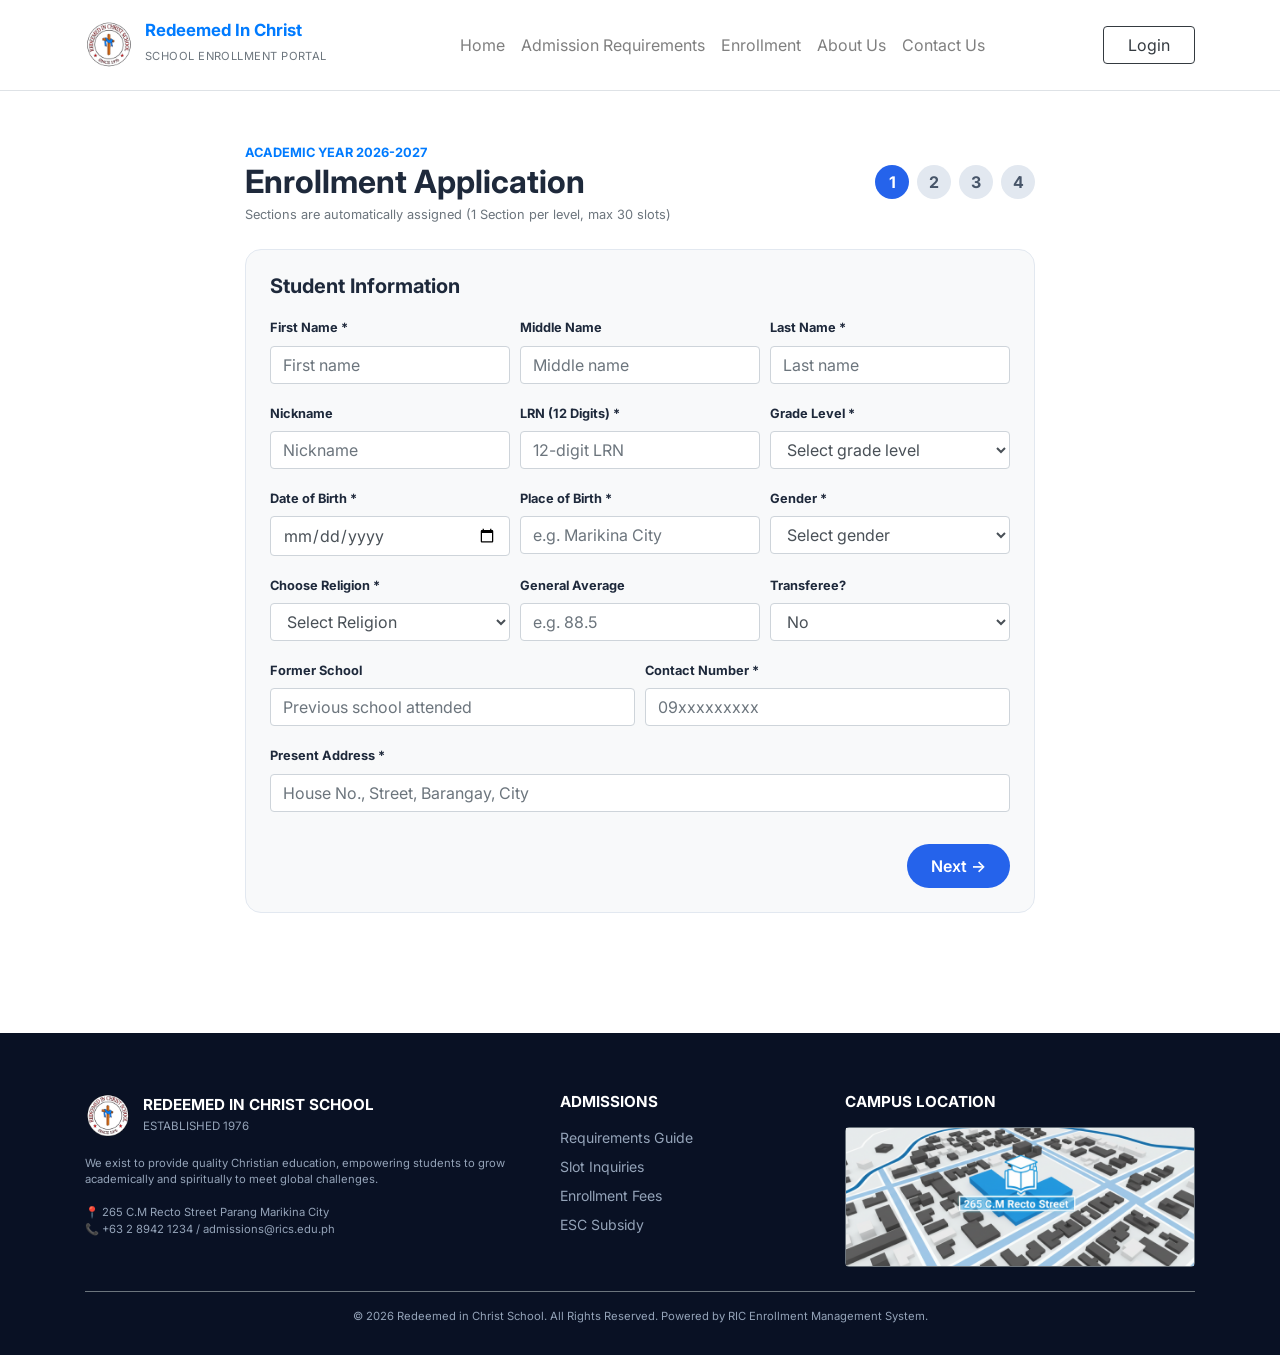
==== enrollment.html @ e7742f1c "ye" ====
<!DOCTYPE html>
<html lang="en">
<head>
    <meta charset="UTF-8">
    <meta name="viewport" content="width=device-width, initial-scale=1.0, shrink-to-fit=no">
    <title>Enrollment Application - Redeemed in Christ School</title>
    <link rel="stylesheet" href="https://cdn.jsdelivr.net/npm/bootstrap@4.1.3/dist/css/bootstrap.min.css">
    <link href="https://fonts.googleapis.com/css2?family=Inter:wght@400;500;600;700;800&display=swap" rel="stylesheet">
    <link rel="stylesheet" href="styles.css">
</head>
<body>
    <!-- NAVBAR -->
    <nav class="navbar navbar-expand-lg navbar-light bg-white border-bottom sticky-top py-3">
        <div class="container">
            <a class="navbar-brand d-flex align-items-center font-weight-bold text-dark" href="index.html">
                <img src="rics-logo.png" alt="RICS Logo" style="height: 48px; width: 48px; object-fit: contain; margin-right: 12px;">
                <div>
                    <span class="d-block text-primary" style="font-size:1.05rem; font-weight: 700; line-height: 1;">Redeemed In Christ</span>
                    <small class="text-muted" style="font-size:0.7rem; letter-spacing:0.04em;">SCHOOL ENROLLMENT PORTAL</small>
                </div>
            </a>
            <button class="navbar-toggler" type="button" data-toggle="collapse" data-target="#navMenu">
                <span class="navbar-toggler-icon"></span>
            </button>
            <div class="collapse navbar-collapse" id="navMenu">
                <ul class="navbar-nav mx-auto">
                    <li class="nav-item"><a class="nav-link font-weight-medium" href="index.html">Home</a></li>
                    <li class="nav-item"><a class="nav-link font-weight-medium" href="requirements.html">Admission Requirements</a></li>
                    <li class="nav-item"><a class="nav-link font-weight-medium" href="enrollment.html">Enrollment</a></li>
                    <li class="nav-item"><a class="nav-link font-weight-medium" href="#contact-footer">About Us</a></li>
                    <li class="nav-item"><a class="nav-link font-weight-medium" href="#contact-footer">Contact Us</a></li>
                </ul>
                <div class="form-inline" id="nav-auth-slot">
                    <button class="btn btn-outline-dark rounded-pill px-4" onclick="$('#loginModal').modal('show')">Login</button>
                </div>
            </div>
        </div>
    </nav>

    <!-- ENROLLMENT WIZARD -->
    <section id="enrollment-wizard" class="py-5">
        <div class="container" style="max-width: 820px;">
            <div class="d-flex justify-content-between align-items-center mb-4">
                <div>
                    <span class="text-primary font-weight-bold small text-uppercase">Academic Year 2026-2027</span>
                    <h2 class="font-weight-bold mb-0">Enrollment Application</h2>
                    <small class="text-muted">Sections are automatically assigned (1 Section per level, max 30 slots)</small>
                </div>
                <div>
                    <span class="step-pill active mr-1" id="step-ind-1">1</span>
                    <span class="step-pill mr-1" id="step-ind-2">2</span>
                    <span class="step-pill mr-1" id="step-ind-3">3</span>
                    <span class="step-pill" id="step-ind-4">4</span>
                </div>
            </div>

            <form id="enrollmentForm">
                <!-- STEP 1: Student Information -->
                <div class="card card-custom p-4 shadow-sm mb-4 bg-light" id="wizard-step-1">
                    <h5 class="font-weight-bold mb-3">Student Information</h5>
                    <div class="form-row">
                        <div class="form-group col-md-4"><label class="small font-weight-bold">First Name *</label><input type="text" id="reg_first_name" class="form-control" required placeholder="First name"></div>
                        <div class="form-group col-md-4"><label class="small font-weight-bold">Middle Name</label><input type="text" id="reg_middle_name" class="form-control" placeholder="Middle name"></div>
                        <div class="form-group col-md-4"><label class="small font-weight-bold">Last Name *</label><input type="text" id="reg_last_name" class="form-control" required placeholder="Last name"></div>
                        <div class="form-group col-md-4"><label class="small font-weight-bold">Nickname</label><input type="text" id="reg_nickname" class="form-control" placeholder="Nickname"></div>
                        <div class="form-group col-md-4"><label class="small font-weight-bold">LRN (12 Digits) *</label><input type="text" id="reg_lrn" class="form-control" maxlength="12" required placeholder="12-digit LRN"></div>
                        <div class="form-group col-md-4">
                            <label class="small font-weight-bold">Grade Level *</label>
                            <select id="reg_grade_level" class="form-control" required>
                                <option value="" disabled selected>Select grade level</option>
                                <optgroup label="Early Childhood">
                                    <option value="1">Preschool</option>
                                    <option value="2">Kindergarten</option>
                                </optgroup>
                                <optgroup label="Elementary School">
                                    <option value="3">Grade 1</option>
                                    <option value="4">Grade 2</option>
                                    <option value="5">Grade 3</option>
                                    <option value="6">Grade 4</option>
                                    <option value="7">Grade 5</option>
                                    <option value="8">Grade 6</option>
                                </optgroup>
                                <optgroup label="Junior High School">
                                    <option value="9">Grade 7 (Junior High)</option>
                                    <option value="10">Grade 8 (Junior High)</option>
                                    <option value="11">Grade 9 (Junior High)</option>
                                    <option value="12">Grade 10 (Junior High)</option>
                                </optgroup>
                            </select>
                        </div>
                        <div class="form-group col-md-4"><label class="small font-weight-bold">Date of Birth *</label><input type="date" id="reg_dob" class="form-control" required></div>
                        <div class="form-group col-md-4"><label class="small font-weight-bold">Place of Birth *</label><input type="text" id="reg_pob" class="form-control" required placeholder="e.g. Marikina City"></div>
                        <div class="form-group col-md-4"><label class="small font-weight-bold">Gender *</label>
                            <select id="reg_gender" class="form-control" required>
                                <option value="" disabled selected>Select gender</option>
                                <option>Male</option>
                                <option>Female</option>
                            </select>
                        </div>
                        <div class="form-group col-md-4">
                            <label class="small font-weight-bold">Choose Religion *</label>
                            <select id="reg_religion" class="form-control" required>
                                <option value="" disabled selected>Select Religion</option>
                                <option value="Roman Catholic">Roman Catholic</option>
                                <option value="Christian (Born Again / Protestant)">Christian (Born Again / Protestant)</option>
                                <option value="Iglesia ni Cristo">Iglesia ni Cristo</option>
                                <option value="Seventh-day Adventist">Seventh-day Adventist</option>
                                <option value="Baptist">Baptist</option>
                                <option value="Islam">Islam</option>
                                <option value="Other">Other</option>
                            </select>
                        </div>
                        <div class="form-group col-md-4"><label class="small font-weight-bold">General Average</label><input type="number" step="0.1" id="reg_average" class="form-control" placeholder="e.g. 88.5"></div>
                        <div class="form-group col-md-4"><label class="small font-weight-bold">Transferee?</label>
                            <select id="reg_transferee" class="form-control">
                                <option value="No">No</option>
                                <option value="Yes">Yes</option>
                            </select>
                        </div>
                        <div class="form-group col-md-6"><label class="small font-weight-bold">Former School</label><input type="text" id="reg_former" class="form-control" placeholder="Previous school attended"></div>
                        <div class="form-group col-md-6"><label class="small font-weight-bold">Contact Number *</label><input type="text" id="reg_contact" class="form-control" required placeholder="09xxxxxxxxx"></div>
                        <div class="form-group col-12"><label class="small font-weight-bold">Present Address *</label><input type="text" id="reg_address" class="form-control" required placeholder="House No., Street, Barangay, City"></div>
                    </div>
                    <div class="text-right mt-3">
                        <button type="button" class="btn btn-rics-primary px-4" id="btn-next-2">Next &rarr;</button>
                    </div>
                </div>

                <!-- STEP 2: Emergency & Medical Information -->
                <div class="card card-custom p-4 shadow-sm mb-4 bg-light d-none" id="wizard-step-2">
                    <h5 class="font-weight-bold mb-3">Emergency & Medical Information</h5>
                    <div class="form-row">
                        <div class="form-group col-md-6"><label class="small font-weight-bold">Emergency Contact Person *</label><input type="text" id="reg_emer_name" class="form-control" placeholder="Parent or guardian full name"></div>
                        <div class="form-group col-md-3"><label class="small font-weight-bold">Relationship *</label><input type="text" id="reg_emer_rel" class="form-control" placeholder="e.g. Mother / Father"></div>
                        <div class="form-group col-md-3"><label class="small font-weight-bold">Contact No. *</label><input type="text" id="reg_emer_contact" class="form-control" placeholder="09xxxxxxxxx"></div>
                        <div class="form-group col-12"><label class="small font-weight-bold">Emergency Address *</label><input type="text" id="reg_emer_address" class="form-control" placeholder="Complete address"></div>
                        <div class="form-group col-md-6"><label class="small font-weight-bold">Known Illnesses / Surgical History</label><input type="text" id="reg_illnesses" class="form-control" placeholder="None or list conditions"></div>
                        <div class="form-group col-md-6"><label class="small font-weight-bold">Known Allergies</label><input type="text" id="reg_allergies" class="form-control" placeholder="None or list allergies"></div>
                        <div class="form-group col-12">
                            <label class="small font-weight-bold d-block">Medications Allowed (Check all that apply)</label>
                            <div class="form-check form-check-inline mr-3"><input class="form-check-input otc-checkbox" type="checkbox" name="otc" value="Biogesic" id="otc1"><label class="form-check-label small" for="otc1">Biogesic</label></div>
                            <div class="form-check form-check-inline mr-3"><input class="form-check-input otc-checkbox" type="checkbox" name="otc" value="Bioflu" id="otc2"><label class="form-check-label small" for="otc2">Bioflu</label></div>
                            <div class="form-check form-check-inline mr-3"><input class="form-check-input otc-checkbox" type="checkbox" name="otc" value="Diatabs" id="otc3"><label class="form-check-label small" for="otc3">Diatabs</label></div>
                            <div class="form-check form-check-inline mr-3"><input class="form-check-input otc-checkbox" type="checkbox" name="otc" value="Bonamin" id="otc4"><label class="form-check-label small" for="otc4">Bonamin</label></div>
                            <div class="form-check form-check-inline mr-3"><input class="form-check-input otc-checkbox" type="checkbox" name="otc" value="Decolgen" id="otc5"><label class="form-check-label small" for="otc5">Decolgen</label></div>
                            <div class="form-check form-check-inline mr-3"><input class="form-check-input otc-checkbox" type="checkbox" name="otc" value="Neozep" id="otc6"><label class="form-check-label small" for="otc6">Neozep</label></div>
                        </div>
                    </div>
                    <div class="d-flex justify-content-between mt-3">
                        <button type="button" class="btn btn-outline-secondary px-4 btn-back" data-step="1" style="border-radius: 50px;">&larr; Back</button>
                        <button type="button" class="btn btn-rics-primary px-4 btn-next" data-step="3">Next &rarr;</button>
                    </div>
                </div>

                <!-- STEP 3: Payment Scheme -->
                <div class="card card-custom p-4 shadow-sm mb-4 bg-light d-none" id="wizard-step-3">
                    <h5 class="font-weight-bold mb-1">Payment Plan & Terms</h5>
                    <p class="text-muted small mb-4">Select preferred installment terms and payment channel.</p>
                    
                    <div class="row">
                        <div class="col-md-6 mb-3 mb-md-0">
                            <label class="font-weight-bold small">Step 1: Choose a Payment Scheme</label>
                            <div class="list-group mb-3">
                                <label class="list-group-item d-flex justify-content-between align-items-center mb-0">
                                    <span><input type="radio" name="payment_scheme" value="Annually" checked class="scheme-radio"> Annually (No Surcharge)</span>
                                    <b>₱45,000.00</b>
                                </label>
                                <label class="list-group-item d-flex justify-content-between align-items-center mb-0">
                                    <span><input type="radio" name="payment_scheme" value="Semi-Annually" class="scheme-radio"> Semi-Annually</span>
                                    <b>₱46,000.00</b>
                                </label>
                                <label class="list-group-item d-flex justify-content-between align-items-center mb-0">
                                    <span><input type="radio" name="payment_scheme" value="Quarterly" class="scheme-radio"> Quarterly</span>
                                    <b>₱47,000.00</b>
                                </label>
                                <label class="list-group-item d-flex justify-content-between align-items-center mb-0">
                                    <span><input type="radio" name="payment_scheme" value="Monthly" class="scheme-radio"> Monthly</span>
                                    <b>₱48,000.00</b>
                                </label>
                            </div>

                            <label class="font-weight-bold small">Step 2: Payment Method</label>
                            <div>
                                <label class="mr-3"><input type="radio" name="pay_method" value="Cash" checked> Cash Payment at Cashier</label>
                                <label><input type="radio" name="pay_method" value="GCash"> GCash Transfer</label>
                            </div>
                        </div>

                        <div class="col-md-6">
                            <div class="card p-3 border-0 bg-white shadow-sm h-100" style="border-radius: 12px;">
                                <h6 class="font-weight-bold">Payment Terms Breakdown</h6>
                                <p class="small text-muted mb-2" id="breakdown-desc">Full Payment: ₱45,000.00 due upon enrollment.</p>
                                <div class="bg-light p-3 rounded small text-secondary">
                                    <div><b>GCash Number:</b> 0917-894-2123</div>
                                    <div><b>Account Name:</b> RICS PAYMENT</div>
                                    <div class="mt-2 text-dark font-monospace" style="font-size:0.75rem;">Proceed to Cashier to finalize enrollment and acquire official receipt.</div>
                                </div>
                            </div>
                        </div>
                    </div>
                    <div class="d-flex justify-content-between mt-4">
                        <button type="button" class="btn btn-outline-secondary px-4 btn-back" data-step="2" style="border-radius: 50px;">&larr; Back</button>
                        <button type="button" class="btn btn-rics-primary px-4 btn-next" data-step="4">Next &rarr;</button>
                    </div>
                </div>

                <!-- STEP 4: Portal Account Credentials -->
                <div class="card card-custom p-4 shadow-sm mb-4 bg-light d-none" id="wizard-step-4">
                    <h5 class="font-weight-bold mb-3">Portal Credentials</h5>
                    <p class="text-muted small">Create credentials for the Student / Parent dashboard.</p>
                    <div style="max-width:460px;">
                        <div class="form-group"><label class="small font-weight-bold">Create Username (Surname first) *</label><input type="text" id="reg_username" class="form-control" placeholder="e.g. DelaCruz_Juan" required></div>
                        <div class="form-group"><label class="small font-weight-bold">Email Address *</label><input type="email" id="reg_email" class="form-control" placeholder="name@example.com" required></div>
                        <div class="form-group"><label class="small font-weight-bold">Create a Password *</label><input type="password" id="reg_password" class="form-control" placeholder="Min. 6 characters" required></div>
                    </div>
                    <div class="d-flex justify-content-between mt-4">
                        <button type="button" class="btn btn-outline-secondary px-4 btn-back" data-step="3" style="border-radius: 50px;">&larr; Back</button>
                        <button type="submit" class="btn btn-success px-5 font-weight-bold" style="border-radius: 50px;">Submit Enrollment Application</button>
                    </div>
                </div>
            </form>
        </div>
    </section>

    <!-- SIGN-IN MODAL -->
    <div class="modal fade" id="loginModal" tabindex="-1" role="dialog">
        <div class="modal-dialog modal-dialog-centered" role="document" style="max-width:420px;">
            <div class="modal-content border-0 p-4 shadow" style="border-radius: 20px;">
                <div class="modal-body p-0 text-center">
                    <img src="rics-logo.png" alt="RICS Logo" style="width: 72px; height: 72px; object-fit: contain;" class="mb-3">
                    <h4 class="font-weight-bold mb-3" style="color:var(--rics-navy);">Portal Login</h4>
                    <form id="loginForm" class="text-left">
                        <div class="form-group mb-3">
                            <label class="small font-weight-bold">Username or Email</label>
                            <input type="text" id="login_username" class="form-control" required placeholder="Enter username or email">
                        </div>
                        <div class="form-group mb-3">
                            <label class="small font-weight-bold">Password</label>
                            <input type="password" id="login_password" class="form-control" required placeholder="Enter password">
                        </div>
                        <button type="submit" class="btn btn-primary btn-rics-primary btn-block mb-2">Continue</button>
                        <div class="text-center mt-3">
                            <small class="text-muted d-block">Default Staff Passwords: <code>Password123</code></small>
                            <small class="text-muted d-block">Roles: <code>cashier_staff</code> | <code>registrar_staff</code></small>
                        </div>
                    </form>
                </div>
            </div>
        </div>
    </div>

    <!-- FOOTER -->
    <footer class="footer mt-5" id="contact-footer">
        <div class="container">
            <div class="row mb-4">
                <div class="col-lg-5 mb-4 mb-lg-0">
                    <div class="d-flex align-items-center mb-3">
                        <img src="rics-logo.png" alt="RICS Logo" style="height: 46px; width: 46px; object-fit: contain; margin-right: 12px;">
                        <div>
                            <h6 class="mb-0 text-white font-weight-bold">REDEEMED IN CHRIST SCHOOL</h6>
                            <small style="color: #94a3b8; font-size: 0.72rem;">ESTABLISHED 1976</small>
                        </div>
                    </div>
                    <p class="small pr-4">We exist to provide quality Christian education, empowering students to grow academically and spiritually to meet global challenges.</p>
                    <div class="small">📍 265 C.M Recto Street Parang Marikina City</div>
                    <div class="small">📞 +63 2 8942 1234 / admissions@rics.edu.ph</div>
                </div>
                <div class="col-lg-3 mb-4 mb-lg-0">
                    <h6>ADMISSIONS</h6>
                    <a href="requirements.html">Requirements Guide</a>
                    <a href="enrollment.html">Slot Inquiries</a>
                    <a href="enrollment.html">Enrollment Fees</a>
                    <a href="#">ESC Subsidy</a>
                </div>
                <div class="col-lg-4">
                    <h6>CAMPUS LOCATION</h6>
                    <div class="rounded overflow-hidden border border-secondary" style="height: 140px;">
                        <img src="map.png" alt="RICS Marikina Campus Location Map" class="img-fluid w-100 h-100" style="object-fit: cover; display: block;">
                    </div>
                </div>
            </div>
            <hr class="border-secondary">
            <div class="text-center small text-white-50">
                &copy; 2026 Redeemed in Christ School. All Rights Reserved. Powered by RIC Enrollment Management System.
            </div>
        </div>
    </footer>

    <!-- SCRIPTS -->
    <script src="https://code.jquery.com/jquery-3.6.0.min.js"></script>
    <script src="https://cdn.jsdelivr.net/npm/popper.js@1.14.3/dist/umd/popper.min.js"></script>
    <script src="https://cdn.jsdelivr.net/npm/bootstrap@4.1.3/dist/js/bootstrap.min.js"></script>
    <script>
        $(document).ready(function() {
            // Wizard Navigation Function
            function goToStep(step) {
                $('[id^="wizard-step-"]').addClass('d-none');
                $('.step-pill').removeClass('active');
                $('#wizard-step-' + step).removeClass('d-none');
                for (let j = 1; j <= step; j++) {
                    $('#step-ind-' + j).addClass('active');
                }
            }

            // Step 1 Validation
            $('#btn-next-2').on('click', function() {
                const reqIds = ['#reg_first_name', '#reg_last_name', '#reg_lrn', '#reg_grade_level', '#reg_dob', '#reg_pob', '#reg_gender', '#reg_religion', '#reg_contact', '#reg_address'];
                let valid = true;
                $.each(reqIds, function(i, sel) {
                    if (!$(sel).val().trim()) {
                        alert('Please complete all required fields (including Religion) before proceeding.');
                        $(sel).focus();
                        valid = false;
                        return false;
                    }
                });
                if (valid) goToStep(2);
            });

            // Standard Step Buttons
            $('.btn-next').on('click', function() { goToStep($(this).data('step')); });
            $('.btn-back').on('click', function() { goToStep($(this).data('step')); });

            // Payment Scheme Update
            $('.scheme-radio').on('change', function() {
                const scheme = $(this).val();
                const $box = $('#breakdown-desc');
                if (scheme === 'Annually') $box.html("<b>Full Payment: ₱45,000.00</b> due upon enrollment (0% Surcharge).");
                else if (scheme === 'Semi-Annually') $box.html("<b>1st Installment: ₱23,000.00</b> (Upon Enrollment)<br><b>2nd Installment: ₱23,000.00</b> (Before Midterms).");
                else if (scheme === 'Quarterly') $box.html("<b>4 Installments: ₱11,750.00</b> payable every grading period.");
                else if (scheme === 'Monthly') $box.html("<b>Downpayment: ₱8,000.00</b>, followed by ₱4,000.00 monthly installments.");
            });

            // Submit Enrollment
            $('#enrollmentForm').on('submit', function(e) {
                e.preventDefault();
                const payload = {
                    first_name: $('#reg_first_name').val().trim(),
                    middle_name: $('#reg_middle_name').val().trim(),
                    last_name: $('#reg_last_name').val().trim(),
                    nickname: $('#reg_nickname').val().trim(),
                    lrn: $('#reg_lrn').val().trim(),
                    grade_level_id: $('#reg_grade_level').val(),
                    date_of_birth: $('#reg_dob').val(),
                    place_of_birth: $('#reg_pob').val().trim(),
                    gender: $('#reg_gender').val(),
                    religion: $('#reg_religion').val(),
                    contact_no: $('#reg_contact').val().trim(),
                    present_address: $('#reg_address').val().trim(),
                    is_transferee: $('#reg_transferee').val(),
                    former_school: $('#reg_former').val().trim(),
                    average: $('#reg_average').val() || null,
                    emer_name: $('#reg_emer_name').val().trim(),
                    emer_rel: $('#reg_emer_rel').val().trim(),
                    emer_contact: $('#reg_emer_contact').val().trim(),
                    emer_address: $('#reg_emer_address').val().trim(),
                    illnesses: $('#reg_illnesses').val().trim(),
                    allergies: $('#reg_allergies').val().trim(),
                    allowed_meds: $('.otc-checkbox:checked').map(function(){ return $(this).val(); }).get(),
                    payment_scheme: $('input[name="payment_scheme"]:checked').val(),
                    payment_method: $('input[name="pay_method"]:checked').val(),
                    username: $('#reg_username').val().trim(),
                    email: $('#reg_email').val().trim(),
                    password: $('#reg_password').val()
                };

                $.ajax({
                    url: 'api.php?action=submit_enrollment',
                    type: 'POST',
                    contentType: 'application/json',
                    data: JSON.stringify(payload),
                    success: function(data) {
                        if (data.success) {
                            alert('Student successfully registered and section assigned! Loading dashboard.');
                            window.location.href = 'student-dashboard.html';
                        } else {
                            alert('Registration error: ' + data.message);
                        }
                    },
                    error: function() {
                        alert('Error submitting enrollment.');
                    }
                });
            });

            // Login Modal
            $('#loginForm').on('submit', function(e) {
                e.preventDefault();
                $.ajax({
                    url: 'api.php?action=login',
                    type: 'POST',
                    contentType: 'application/json',
                    data: JSON.stringify({
                        login_id: $('#login_username').val().trim(),
                        password: $('#login_password').val().trim()
                    }),
                    success: function(data) {
                        if (data.success) {
                            window.location.href = data.role === 'student' ? 'student-dashboard.html' : 'staff-dashboard.html';
                        } else {
                            alert(data.message);
                        }
                    }
                });
            });
        });
    </script>
</body>
</html>
---- styles.css ----
:root {
    --rics-navy: #0e1b38;
    --rics-blue: #1d4ed8;
    --rics-accent: #2563eb;
    --rics-light-bg: #f4f8fc;
    --rics-card-border: #e2e8f0;
    --rics-footer-bg: #091124;
}
body { font-family: 'Inter', sans-serif; background-color: #fff; color: #1e293b; margin: 0; }
.hero-section { background-color: var(--rics-light-bg); padding: 75px 0 85px; border-bottom: 1px solid #e2e8f0; }
.hero-title { font-size: 2.75rem; font-weight: 800; line-height: 1.15; color: var(--rics-navy); }
.hero-badge { color: #3b82f6; font-size: 0.85rem; font-weight: 700; text-transform: uppercase; letter-spacing: 0.05em; display: inline-block; margin-bottom: 12px; }
.feature-card { border: 1px solid var(--rics-card-border); border-radius: 16px; padding: 32px 24px; background: #fff; height: 100%; box-shadow: 0 4px 6px -1px rgba(0,0,0,0.02); }
.cta-banner { background-color: var(--rics-navy); border-radius: 20px; padding: 42px 48px; color: #fff; }
.btn-rics-primary { background-color: var(--rics-accent); color: #fff; font-weight: 600; border-radius: 50px; padding: 10px 24px; border: none; }
.btn-rics-primary:hover { background-color: var(--rics-blue); color: #fff; }
.schedule-table th, .schedule-table td { border: 1px solid #cbd5e1; text-align: center; vertical-align: middle; font-size: 0.82rem; padding: 8px; }
.schedule-table th { background-color: #3b82f6; color: white; }
.badge-status { font-weight: 700; font-size: 0.78rem; padding: 6px 12px; border-radius: 6px; }
.badge-pending { background-color: #06b6d4; color: #fff; }
.badge-verified { background-color: #10b981; color: #fff; }
.step-pill { width: 34px; height: 34px; border-radius: 50%; display: inline-flex; align-items: center; justify-content: center; font-weight: 700; background-color: #e2e8f0; color: #475569; }
.step-pill.active { background-color: var(--rics-accent); color: white; }
.req-tab-btn { transition: all 0.2s ease-in-out; border-radius: 50px; }
.card-custom { border-radius: 16px; border: 1px solid #e2e8f0; }
.analytics-metric-card { background: #fff; border-radius: 14px; border: 1px solid #e2e8f0; padding: 20px; }
.footer { background-color: var(--rics-footer-bg); color: #94a3b8; padding: 60px 0 30px; font-size: 0.88rem; }
.footer h6 { color: #fff; font-weight: 700; font-size: 0.95rem; margin-bottom: 16px; }
.footer a { color: #94a3b8; text-decoration: none; display: block; margin-bottom: 8px; }
.footer a:hover { color: #fff; }
@media print {
    .navbar, .footer, .btn, .no-print { display: none !important; }
    .card { border: none !important; box-shadow: none !important; }
}
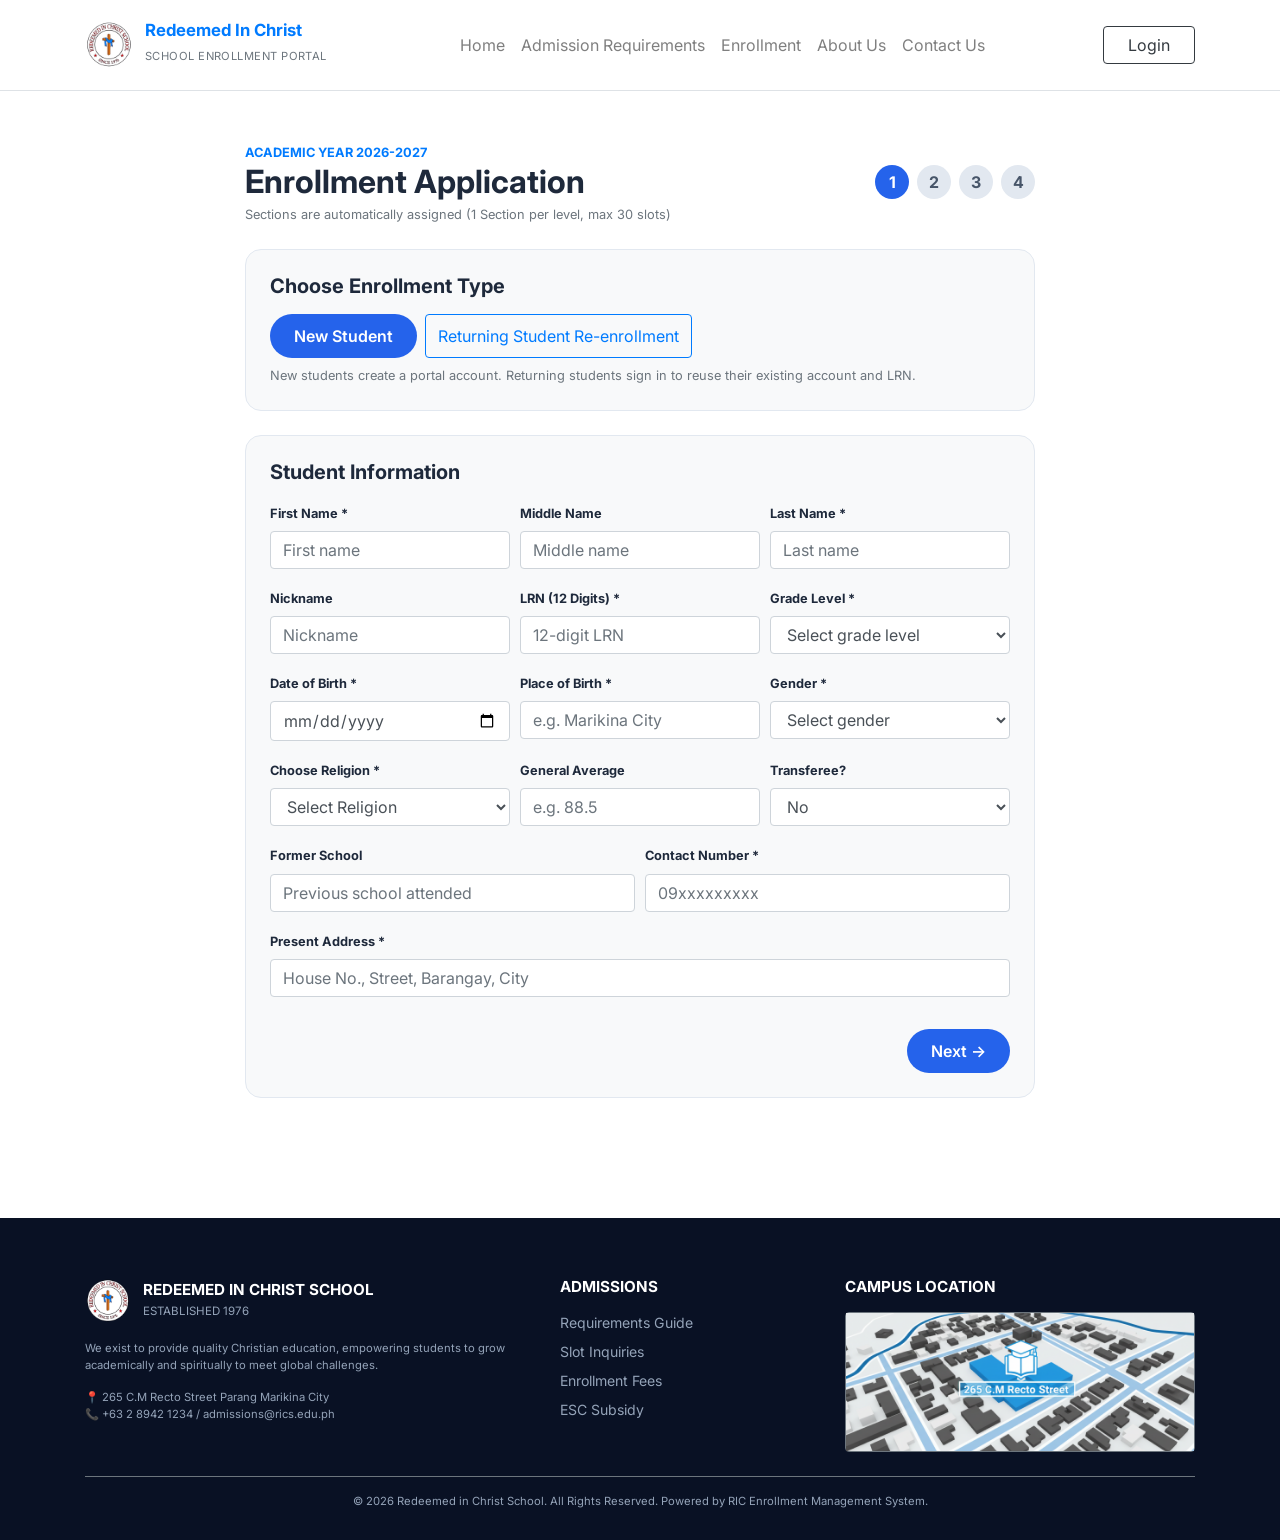
==== commit 224241b2: "-Added the option for students to use their LRN in a different school year for re-enrollment purpose" ====
--- a/enrollment.html
+++ b/enrollment.html
@@ -43,8 +43,8 @@
             <div class="d-flex justify-content-between align-items-center mb-4">
                 <div>
                     <span class="text-primary font-weight-bold small text-uppercase">Academic Year 2026-2027</span>
-                    <h2 class="font-weight-bold mb-0">Enrollment Application</h2>
-                    <small class="text-muted">Sections are automatically assigned (1 Section per level, max 30 slots)</small>
+                    <h2 class="font-weight-bold mb-0" id="enrollment-title">Enrollment Application</h2>
+                    <small class="text-muted" id="enrollment-subtitle">Sections are automatically assigned (1 Section per level, max 30 slots)</small>
                 </div>
                 <div>
                     <span class="step-pill active mr-1" id="step-ind-1">1</span>
@@ -52,6 +52,17 @@
                     <span class="step-pill mr-1" id="step-ind-3">3</span>
                     <span class="step-pill" id="step-ind-4">4</span>
                 </div>
+            </div>
+
+            <div class="card card-custom p-4 shadow-sm mb-4 bg-light">
+                <h5 class="font-weight-bold mb-3">Choose Enrollment Type</h5>
+                <div class="d-flex flex-wrap">
+                    <button type="button" class="btn btn-rics-primary mr-2 mb-2" id="btn-new-enrollment">New Student</button>
+                    <button type="button" class="btn btn-outline-primary mb-2" id="btn-returning-enrollment">Returning Student Re-enrollment</button>
+                </div>
+                <p class="small text-muted mb-0" id="enrollment-type-help">New students create a portal account. Returning students sign in to reuse their existing account and LRN.</p>
+                <div class="alert alert-info mt-3 mb-0 d-none" id="returning-student-summary"></div>
+                <div class="alert alert-warning mt-3 mb-0 d-none" id="enrollment-message"></div>
             </div>
 
             <form id="enrollmentForm">
@@ -130,10 +141,10 @@
                 <div class="card card-custom p-4 shadow-sm mb-4 bg-light d-none" id="wizard-step-2">
                     <h5 class="font-weight-bold mb-3">Emergency & Medical Information</h5>
                     <div class="form-row">
-                        <div class="form-group col-md-6"><label class="small font-weight-bold">Emergency Contact Person *</label><input type="text" id="reg_emer_name" class="form-control" placeholder="Parent or guardian full name"></div>
-                        <div class="form-group col-md-3"><label class="small font-weight-bold">Relationship *</label><input type="text" id="reg_emer_rel" class="form-control" placeholder="e.g. Mother / Father"></div>
-                        <div class="form-group col-md-3"><label class="small font-weight-bold">Contact No. *</label><input type="text" id="reg_emer_contact" class="form-control" placeholder="09xxxxxxxxx"></div>
-                        <div class="form-group col-12"><label class="small font-weight-bold">Emergency Address *</label><input type="text" id="reg_emer_address" class="form-control" placeholder="Complete address"></div>
+                        <div class="form-group col-md-6"><label class="small font-weight-bold">Emergency Contact Person *</label><input type="text" id="reg_emer_name" class="form-control" required placeholder="Parent or guardian full name"></div>
+                        <div class="form-group col-md-3"><label class="small font-weight-bold">Relationship *</label><input type="text" id="reg_emer_rel" class="form-control" required placeholder="e.g. Mother / Father"></div>
+                        <div class="form-group col-md-3"><label class="small font-weight-bold">Contact No. *</label><input type="text" id="reg_emer_contact" class="form-control" required placeholder="09xxxxxxxxx"></div>
+                        <div class="form-group col-12"><label class="small font-weight-bold">Emergency Address *</label><input type="text" id="reg_emer_address" class="form-control" required placeholder="Complete address"></div>
                         <div class="form-group col-md-6"><label class="small font-weight-bold">Known Illnesses / Surgical History</label><input type="text" id="reg_illnesses" class="form-control" placeholder="None or list conditions"></div>
                         <div class="form-group col-md-6"><label class="small font-weight-bold">Known Allergies</label><input type="text" id="reg_allergies" class="form-control" placeholder="None or list allergies"></div>
                         <div class="form-group col-12">
@@ -156,33 +167,38 @@
                 <div class="card card-custom p-4 shadow-sm mb-4 bg-light d-none" id="wizard-step-3">
                     <h5 class="font-weight-bold mb-1">Payment Plan & Terms</h5>
                     <p class="text-muted small mb-4">Select preferred installment terms and payment channel.</p>
-                    
+
+                    <div class="form-group d-none" id="returning-grade-group" style="max-width: 460px;">
+                        <label class="small font-weight-bold" for="returning_grade_level">Grade Level for This School Year *</label>
+                        <div id="returning-grade-select"></div>
+                    </div>
+
                     <div class="row">
                         <div class="col-md-6 mb-3 mb-md-0">
                             <label class="font-weight-bold small">Step 1: Choose a Payment Scheme</label>
                             <div class="list-group mb-3">
                                 <label class="list-group-item d-flex justify-content-between align-items-center mb-0">
-                                    <span><input type="radio" name="payment_scheme" value="Annually" checked class="scheme-radio"> Annually (No Surcharge)</span>
+                                    <span><input type="radio" name="payment_scheme" value="Annually" checked required class="scheme-radio"> Annually (No Surcharge)</span>
                                     <b>₱45,000.00</b>
                                 </label>
                                 <label class="list-group-item d-flex justify-content-between align-items-center mb-0">
-                                    <span><input type="radio" name="payment_scheme" value="Semi-Annually" class="scheme-radio"> Semi-Annually</span>
-                                    <b>₱46,000.00</b>
+                                    <span><input type="radio" name="payment_scheme" value="Semi-Annually" required class="scheme-radio"> Semi-Annually</span>
+                                    <b>₱46,035.00</b>
                                 </label>
                                 <label class="list-group-item d-flex justify-content-between align-items-center mb-0">
-                                    <span><input type="radio" name="payment_scheme" value="Quarterly" class="scheme-radio"> Quarterly</span>
-                                    <b>₱47,000.00</b>
+                                    <span><input type="radio" name="payment_scheme" value="Quarterly" required class="scheme-radio"> Quarterly</span>
+                                    <b>₱46,480.50</b>
                                 </label>
                                 <label class="list-group-item d-flex justify-content-between align-items-center mb-0">
-                                    <span><input type="radio" name="payment_scheme" value="Monthly" class="scheme-radio"> Monthly</span>
-                                    <b>₱48,000.00</b>
+                                    <span><input type="radio" name="payment_scheme" value="Monthly" required class="scheme-radio"> Monthly</span>
+                                    <b>₱47,367.00</b>
                                 </label>
                             </div>
 
                             <label class="font-weight-bold small">Step 2: Payment Method</label>
                             <div>
-                                <label class="mr-3"><input type="radio" name="pay_method" value="Cash" checked> Cash Payment at Cashier</label>
-                                <label><input type="radio" name="pay_method" value="GCash"> GCash Transfer</label>
+                                <label class="mr-3"><input type="radio" name="pay_method" value="Cash" checked required> Cash Payment at Cashier</label>
+                                <label><input type="radio" name="pay_method" value="GCash" required> GCash Transfer</label>
                             </div>
                         </div>
 
@@ -199,8 +215,8 @@
                         </div>
                     </div>
                     <div class="d-flex justify-content-between mt-4">
-                        <button type="button" class="btn btn-outline-secondary px-4 btn-back" data-step="2" style="border-radius: 50px;">&larr; Back</button>
-                        <button type="button" class="btn btn-rics-primary px-4 btn-next" data-step="4">Next &rarr;</button>
+                        <button type="button" class="btn btn-outline-secondary px-4 btn-back" data-step="2" id="payment-back-button" style="border-radius: 50px;">&larr; Back</button>
+                        <button type="button" class="btn btn-rics-primary px-4 btn-next" data-step="4" id="payment-next-button">Next &rarr;</button>
                     </div>
                 </div>
 
@@ -239,10 +255,6 @@
                             <input type="password" id="login_password" class="form-control" required placeholder="Enter password">
                         </div>
                         <button type="submit" class="btn btn-primary btn-rics-primary btn-block mb-2">Continue</button>
-                        <div class="text-center mt-3">
-                            <small class="text-muted d-block">Default Staff Passwords: <code>Password123</code></small>
-                            <small class="text-muted d-block">Roles: <code>cashier_staff</code> | <code>registrar_staff</code></small>
-                        </div>
                     </form>
                 </div>
             </div>
@@ -292,55 +304,196 @@
     <script src="https://cdn.jsdelivr.net/npm/bootstrap@4.1.3/dist/js/bootstrap.min.js"></script>
     <script>
         $(document).ready(function() {
+            let enrollmentType = 'new';
+            const $returningGradeSelect = $('#reg_grade_level').clone()
+                .attr('id', 'returning_grade_level')
+                .prop('disabled', false)
+                .prop('required', true)
+                .val('');
+            $('#returning-grade-select').append($returningGradeSelect);
+
             // Wizard Navigation Function
             function goToStep(step) {
                 $('[id^="wizard-step-"]').addClass('d-none');
+                $('[id^="wizard-step-"] :input').prop('disabled', true);
                 $('.step-pill').removeClass('active');
                 $('#wizard-step-' + step).removeClass('d-none');
+                $('#wizard-step-' + step + ' :input').prop('disabled', false);
                 for (let j = 1; j <= step; j++) {
                     $('#step-ind-' + j).addClass('active');
                 }
             }
 
+            function validateStep(step) {
+                const fields = $('#wizard-step-' + step + ' :input[required]:enabled').toArray();
+                const invalidField = fields.find(function(field) {
+                    return !field.checkValidity();
+                });
+
+                if (invalidField) {
+                    invalidField.reportValidity();
+                    return false;
+                }
+
+                return true;
+            }
+
+            function setEnrollmentType(type) {
+                enrollmentType = type;
+                $('#enrollment-message').addClass('d-none').text('');
+                $('#returning-student-summary').addClass('d-none').text('');
+                $('#enrollmentForm').removeClass('d-none');
+
+                if (type === 'returning') {
+                    $('#btn-returning-enrollment').removeClass('btn-outline-primary').addClass('btn-rics-primary');
+                    $('#btn-new-enrollment').removeClass('btn-rics-primary').addClass('btn-outline-primary');
+                    $('#enrollment-title').text('Returning Student Re-enrollment');
+                    $('#enrollment-subtitle').text('Sign in with your existing student account and choose your grade level for this school year.');
+                    $('#enrollment-type-help').text('Your previous enrollment and payment history will remain unchanged. Your LRN can be used once per school year.');
+                    $('#wizard-step-1 :input').prop('disabled', true);
+                    $('#reg_lrn').prop('disabled', false).prop('readonly', true);
+                    $('#wizard-step-2 :input').prop('disabled', true);
+                    $('#wizard-step-3 :input').prop('disabled', false);
+                    $('#wizard-step-4 :input').prop('disabled', true);
+                    $('#wizard-step-1, #wizard-step-2, #wizard-step-4').addClass('d-none');
+                    $('#wizard-step-3').removeClass('d-none');
+                    $('#returning-grade-group').removeClass('d-none');
+                    $returningGradeSelect.prop('disabled', false);
+                    $('.step-pill').addClass('d-none').removeClass('active');
+                    $('#step-ind-3').removeClass('d-none').addClass('active');
+                    $('#payment-back-button').addClass('d-none');
+                    $('#payment-next-button').removeClass('btn-next').removeAttr('data-step').attr('type', 'submit').text('Submit Re-enrollment');
+                } else {
+                    $('#btn-new-enrollment').removeClass('btn-outline-primary').addClass('btn-rics-primary');
+                    $('#btn-returning-enrollment').removeClass('btn-rics-primary').addClass('btn-outline-primary');
+                    $('#enrollment-title').text('Enrollment Application');
+                    $('#enrollment-subtitle').text('Sections are automatically assigned (1 Section per level, max 30 slots)');
+                    $('#enrollment-type-help').text('New students create a portal account. Returning students sign in to reuse their existing account and LRN.');
+                    $('#wizard-step-1 :input, #wizard-step-2 :input, #wizard-step-4 :input').prop('disabled', false);
+                    $('#reg_lrn').prop('readonly', false);
+                    $('#returning-grade-group').addClass('d-none');
+                    $returningGradeSelect.prop('disabled', true).val('');
+                    $('#payment-back-button').removeClass('d-none');
+                    $('#payment-next-button').attr('type', 'button').addClass('btn-next').attr('data-step', '4').text('Next →');
+                    $('.step-pill').removeClass('d-none');
+                    goToStep(1);
+                }
+            }
+
+            function loadReturningStudent() {
+                $.getJSON('api.php?action=get_portal_data', function(res) {
+                    if (!res.success || !res.data) {
+                        $('#enrollmentForm').addClass('d-none');
+                        $('#enrollment-message').removeClass('d-none').text(res.message || 'No previous student enrollment was found for this account.');
+                        return;
+                    }
+
+                    if (res.has_current_enrollment) {
+                        $('#enrollmentForm').addClass('d-none');
+                        $('#enrollment-message').removeClass('d-none').text('This account already has an enrollment for ' + res.current_school_year + '. Sign in to the student portal to view it.');
+                        return;
+                    }
+
+                    const student = res.data;
+                    $('#reg_lrn').val(student.lrn);
+                    $('#returning-student-summary')
+                        .removeClass('d-none')
+                        .text('Signed in as the account for ' + student.first_name + ' ' + student.last_name +
+                            '. Previous enrollment: ' + student.school_year + ' (' + student.level_name + '). Choose the grade level for ' +
+                            res.current_school_year + ' below.');
+                }).fail(function(jqXHR) {
+                    if (jqXHR.status === 401 || jqXHR.status === 403) {
+                        $('#enrollmentForm').addClass('d-none');
+                        $('#enrollment-message').removeClass('d-none').text('Please sign in with your student account to continue re-enrollment.');
+                    }
+                });
+            }
+
+            $('#btn-new-enrollment').on('click', function() {
+                setEnrollmentType('new');
+            });
+
+            $('#btn-returning-enrollment').on('click', function() {
+                setEnrollmentType('returning');
+                $.getJSON('api.php?action=check_session', function(session) {
+                    if (!session.logged_in) {
+                        $('#loginModal').modal('show');
+                    } else if (session.role !== 'student') {
+                        $('#enrollmentForm').addClass('d-none');
+                        $('#enrollment-message').removeClass('d-none').text('Returning-student enrollment requires a student account. Please sign out of the staff account first.');
+                    } else {
+                        loadReturningStudent();
+                    }
+                });
+            });
+
+            if (new URLSearchParams(window.location.search).get('type') === 'returning') {
+                $('#btn-returning-enrollment').trigger('click');
+            }
+
             // Step 1 Validation
             $('#btn-next-2').on('click', function() {
-                const reqIds = ['#reg_first_name', '#reg_last_name', '#reg_lrn', '#reg_grade_level', '#reg_dob', '#reg_pob', '#reg_gender', '#reg_religion', '#reg_contact', '#reg_address'];
-                let valid = true;
-                $.each(reqIds, function(i, sel) {
-                    if (!$(sel).val().trim()) {
-                        alert('Please complete all required fields (including Religion) before proceeding.');
-                        $(sel).focus();
-                        valid = false;
-                        return false;
-                    }
-                });
-                if (valid) goToStep(2);
+                if (validateStep(1)) goToStep(2);
             });
 
             // Standard Step Buttons
-            $('.btn-next').on('click', function() { goToStep($(this).data('step')); });
+            $('.btn-next').on('click', function() {
+                const currentStep = Number($(this).closest('[id^="wizard-step-"]').attr('id').replace('wizard-step-', ''));
+                if (validateStep(currentStep)) {
+                    goToStep($(this).data('step'));
+                }
+            });
             $('.btn-back').on('click', function() { goToStep($(this).data('step')); });
 
             // Payment Scheme Update
             $('.scheme-radio').on('change', function() {
                 const scheme = $(this).val();
                 const $box = $('#breakdown-desc');
-                if (scheme === 'Annually') $box.html("<b>Full Payment: ₱45,000.00</b> due upon enrollment (0% Surcharge).");
-                else if (scheme === 'Semi-Annually') $box.html("<b>1st Installment: ₱23,000.00</b> (Upon Enrollment)<br><b>2nd Installment: ₱23,000.00</b> (Before Midterms).");
-                else if (scheme === 'Quarterly') $box.html("<b>4 Installments: ₱11,750.00</b> payable every grading period.");
-                else if (scheme === 'Monthly') $box.html("<b>Downpayment: ₱8,000.00</b>, followed by ₱4,000.00 monthly installments.");
-            });
+
+                if (scheme === 'Annually') {
+                    $box.html(`
+                        <b>₱45,000.00</b> — Upon Enrollment<br>
+                        The ₱500 reservation payment is credited toward this amount.
+                    `);
+                } else if (scheme === 'Semi-Annually') {
+                    $box.html(`
+                        <b>₱23,017.50</b> — Upon Enrollment<br>
+                        <b>₱23,017.50</b> — 1st week of December<br>
+                        The ₱500 reservation payment is credited toward the first installment.
+                    `);
+                } else if (scheme === 'Quarterly') {
+                    $box.html(`
+                        <b>₱11,620.13</b> — Upon Enrollment<br>
+                        <b>₱11,620.13</b> — 1st week of October<br>
+                        <b>₱11,620.12</b> — 1st week of December<br>
+                        <b>₱11,620.12</b> — 1st week of February<br>
+                        The ₱500 reservation payment is credited toward the first installment.
+                    `);
+                } else if (scheme === 'Monthly') {
+                    $box.html(`
+                        <b>₱5,263.00</b> — Upon Enrollment<br>
+                        <b>₱5,263.00</b> — 1st week of July, August, September, October,
+                        November, December, January, and February<br>
+                        The ₱500 reservation payment is credited toward the first installment.
+                    `);
+                }
+            });
+
+            $('.scheme-radio:checked').trigger('change');
 
             // Submit Enrollment
             $('#enrollmentForm').on('submit', function(e) {
                 e.preventDefault();
                 const payload = {
+                    enrollment_type: enrollmentType,
                     first_name: $('#reg_first_name').val().trim(),
                     middle_name: $('#reg_middle_name').val().trim(),
                     last_name: $('#reg_last_name').val().trim(),
                     nickname: $('#reg_nickname').val().trim(),
                     lrn: $('#reg_lrn').val().trim(),
-                    grade_level_id: $('#reg_grade_level').val(),
+                    grade_level_id: enrollmentType === 'returning'
+                        ? $returningGradeSelect.val()
+                        : $('#reg_grade_level').val(),
                     date_of_birth: $('#reg_dob').val(),
                     place_of_birth: $('#reg_pob').val().trim(),
                     gender: $('#reg_gender').val(),
@@ -371,7 +524,9 @@
                     data: JSON.stringify(payload),
                     success: function(data) {
                         if (data.success) {
-                            alert('Student successfully registered and section assigned! Loading dashboard.');
+                            alert(enrollmentType === 'returning'
+                                ? 'Re-enrollment submitted successfully! Loading your dashboard.'
+                                : 'Student successfully registered and section assigned! Loading dashboard.');
                             window.location.href = 'student-dashboard.html';
                         } else {
                             alert('Registration error: ' + data.message);
@@ -396,7 +551,12 @@
                     }),
                     success: function(data) {
                         if (data.success) {
-                            window.location.href = data.role === 'student' ? 'student-dashboard.html' : 'staff-dashboard.html';
+                            if (enrollmentType === 'returning' && data.role === 'student') {
+                                $('#loginModal').modal('hide');
+                                loadReturningStudent();
+                            } else {
+                                window.location.href = data.role === 'student' ? 'student-dashboard.html' : 'staff-dashboard.html';
+                            }
                         } else {
                             alert(data.message);
                         }
